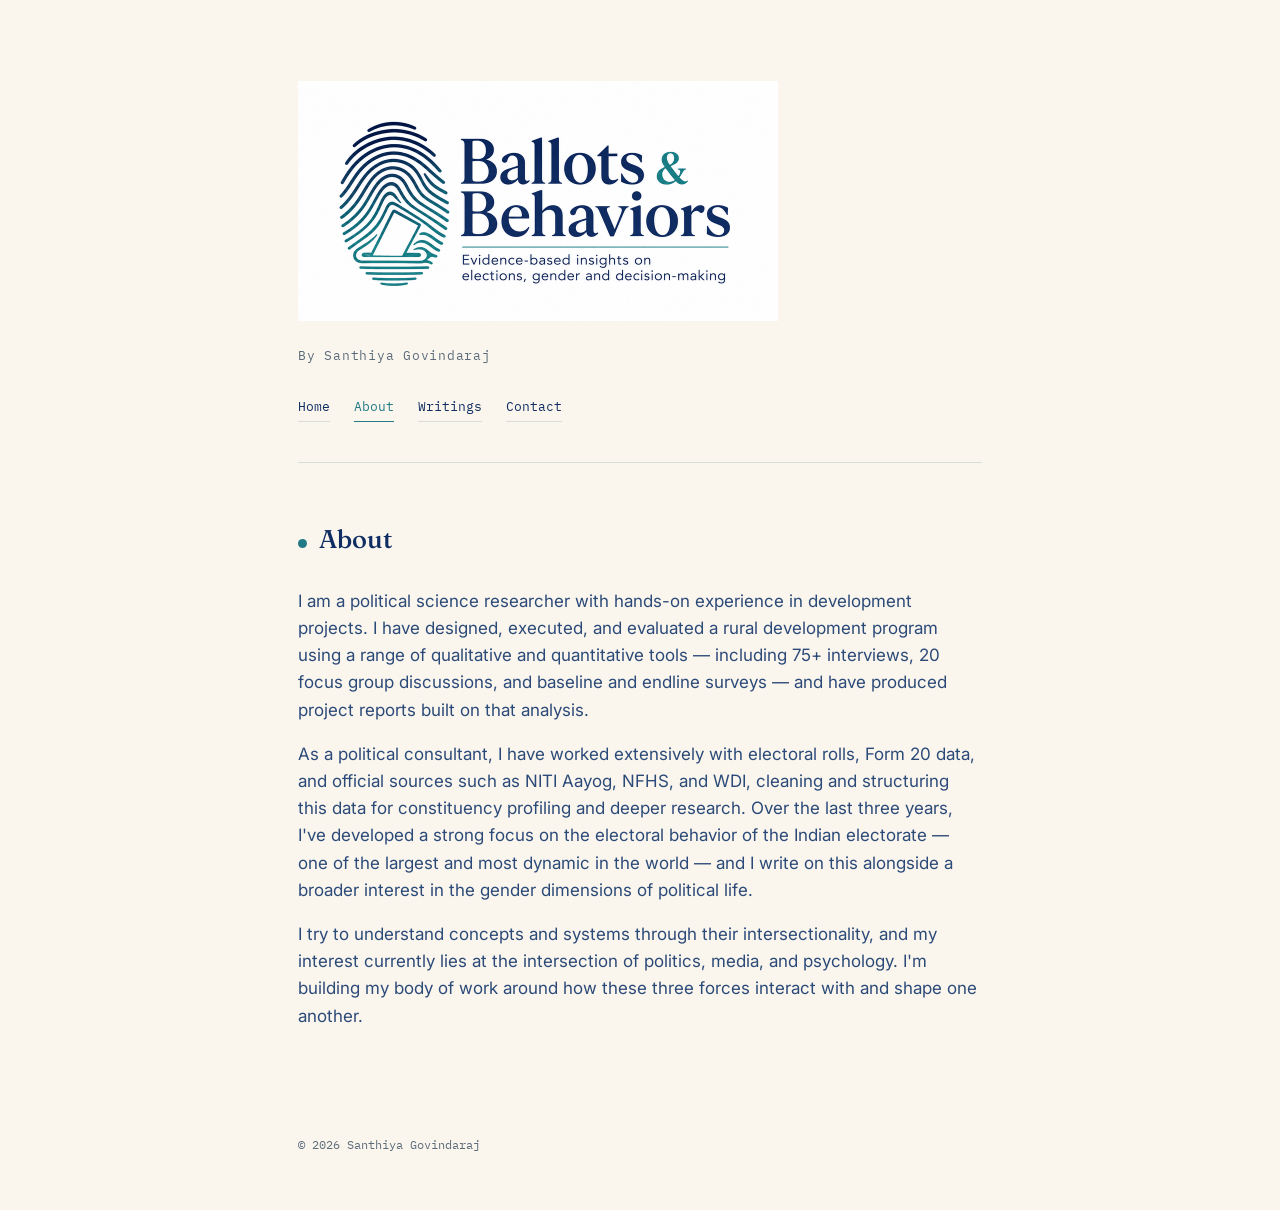
==== about.html @ de407d7d "Add files via upload" ====
<!DOCTYPE html>
<html lang="en">
<head>
<meta charset="UTF-8">
<meta name="viewport" content="width=device-width, initial-scale=1.0">
<title>About — Ballots and Behaviors</title>
<meta name="description" content="About Santhiya Govindaraj, political science researcher and writer.">

<link rel="preconnect" href="https://fonts.googleapis.com">
<link rel="preconnect" href="https://fonts.gstatic.com" crossorigin>
<link href="https://fonts.googleapis.com/css2?family=Fraunces:opsz,wght@9..144,400;9..144,500;9..144,600&family=Inter:wght@400;500;600&family=IBM+Plex+Mono:wght@400;500&display=swap" rel="stylesheet">
<link rel="stylesheet" href="style.css">
<link rel="icon" type="image/png" href="logo.png">
</head>
<body>

<div class="wrap">
  <header>
    <a href="index.html" class="wordmark-link">
      <img src="wordmark.png" alt="Ballots &amp; Behaviors — Evidence-based insights on elections, gender and decision-making" class="wordmark">
    </a>
    <p class="byline">By Santhiya Govindaraj</p>

    <nav class="main-nav">
      <a href="index.html">Home</a>
      <a href="about.html" aria-current="page">About</a>
      <a href="writings.html">Writings</a>
      <a href="contact.html">Contact</a>
    </nav>
  </header>

  <hr class="hairline">

  <main>
    <div class="page-head">
      <span class="dot"></span>
      <h2>About</h2>
    </div>
    <div class="bio">
      <p>
        I am a political science researcher with hands-on experience in development
        projects. I have designed, executed, and evaluated a rural development program
        using a range of qualitative and quantitative tools — including 75+ interviews,
        20 focus group discussions, and baseline and endline surveys — and have produced
        project reports built on that analysis.
      </p>
      <p>
        As a political consultant, I have worked extensively with electoral rolls, Form 20
        data, and official sources such as NITI Aayog, NFHS, and WDI, cleaning and structuring
        this data for constituency profiling and deeper research. Over the last three years,
        I've developed a strong focus on the electoral behavior of the Indian electorate —
        one of the largest and most dynamic in the world — and I write on this alongside a
        broader interest in the gender dimensions of political life.
      </p>
      <p>
        I try to understand concepts and systems through their intersectionality, and my
        interest currently lies at the intersection of politics, media, and psychology. I'm
        building my body of work around how these three forces interact with and shape one
        another.
      </p>
    </div>
  </main>
</div>

<footer>
  <div class="wrap" style="padding:0;">
    © <span id="year"></span> Santhiya Govindaraj
  </div>
</footer>

<script>
  document.getElementById('year').textContent = new Date().getFullYear();
</script>

</body>
</html>
---- style.css ----
/* ============ Tokens ============ */
:root{
  --paper: #FAF6EE;
  --paper-raised: #F3EEE0;
  --ink: #0F2D62;
  --ink-soft: #2C4A78;
  --accent: #227A84;
  --accent-soft: #3D9AA3;
  --muted: #5C6B7A;
  --hairline: #D8DED8;
  --max-w: 780px;
  --pad: clamp(20px, 5vw, 48px);
}

*{ box-sizing: border-box; }
html{ scroll-behavior: smooth; }

body{
  margin: 0;
  background: var(--paper);
  color: var(--ink);
  font-family: 'Inter', -apple-system, sans-serif;
  font-size: 17px;
  line-height: 1.6;
  -webkit-font-smoothing: antialiased;
}

a{ color: var(--accent); text-decoration-thickness: 1px; text-underline-offset: 3px; }
a:hover{ color: var(--accent-soft); }
a:focus-visible, button:focus-visible{
  outline: 2px solid var(--accent);
  outline-offset: 3px;
  border-radius: 2px;
}

.wrap{
  max-width: var(--max-w);
  margin: 0 auto;
  padding: 0 var(--pad);
}

.eyebrow{
  font-family: 'IBM Plex Mono', monospace;
  font-size: 12.5px;
  letter-spacing: 0.11em;
  text-transform: uppercase;
  color: var(--muted);
}

/* ============ Header ============ */
header{
  padding: clamp(48px, 9vh, 88px) 0 40px;
  position: relative;
}

.wordmark-link{
  display: inline-block;
  line-height: 0;
}
.wordmark{
  width: min(100%, 480px);
  height: auto;
  display: block;
}

.byline{
  font-family: 'IBM Plex Mono', monospace;
  font-size: 12.5px;
  letter-spacing: 0.06em;
  color: var(--muted);
  margin: 16px 0 0;
}

nav.main-nav{
  margin-top: 32px;
  display: flex;
  gap: 24px;
  font-family: 'IBM Plex Mono', monospace;
  font-size: 13px;
}
nav.main-nav a{
  color: var(--ink);
  text-decoration: none;
  border-bottom: 1px solid var(--hairline);
  padding-bottom: 3px;
}
nav.main-nav a:hover{ color: var(--accent); border-color: var(--accent); }
nav.main-nav a[aria-current="page"]{
  color: var(--accent);
  border-color: var(--accent);
}

hr.hairline{
  border: none;
  border-top: 1px solid var(--hairline);
  margin: 0;
}

/* ============ Page body ============ */
main{
  padding: 56px 0;
}

.page-head{
  display: flex;
  align-items: baseline;
  gap: 12px;
  margin-bottom: 28px;
}
.page-head .dot{
  width: 9px; height: 9px;
  border-radius: 50%;
  background: var(--accent);
  flex-shrink: 0;
}
.page-head h2{
  font-family: 'Fraunces', serif;
  font-weight: 500;
  font-size: 1.6rem;
  margin: 0;
}

.bio p{
  max-width: 62ch;
  color: var(--ink-soft);
}
.bio .placeholder-note{
  margin-top: 18px;
  font-family: 'IBM Plex Mono', monospace;
  font-size: 12.5px;
  color: var(--accent);
  background: var(--paper-raised);
  border: 1px dashed var(--hairline);
  padding: 10px 14px;
  border-radius: 4px;
}

/* Home page intro */
.home-intro p{
  max-width: 58ch;
  color: var(--ink-soft);
}
.home-links{
  display: flex;
  gap: 16px;
  margin-top: 28px;
  flex-wrap: wrap;
}
.home-links a{
  font-family: 'IBM Plex Mono', monospace;
  font-size: 13px;
  text-decoration: none;
  border: 1px solid var(--hairline);
  padding: 9px 16px;
  border-radius: 4px;
  color: var(--ink);
}
.home-links a:hover{
  border-color: var(--accent);
  color: var(--accent);
}

/* ============ Writings list ============ */
.writing{
  display: grid;
  grid-template-columns: 84px 1fr;
  gap: 18px;
  padding: 22px 0;
  border-top: 1px solid var(--hairline);
}
.writing:first-child{ border-top: none; padding-top: 0; }

.writing .year{
  font-family: 'IBM Plex Mono', monospace;
  font-size: 13px;
  color: var(--muted);
  padding-top: 4px;
}

.writing h3{
  font-family: 'Fraunces', serif;
  font-weight: 500;
  font-size: 1.18rem;
  margin: 0 0 8px;
}
.writing h3 a{
  color: var(--ink);
  text-decoration: none;
}
.writing h3 a:hover{ color: var(--accent); }

.writing p{
  margin: 0 0 10px;
  color: var(--ink-soft);
  font-size: 0.98rem;
  max-width: 60ch;
}

.writing .read-link{
  font-family: 'IBM Plex Mono', monospace;
  font-size: 12.5px;
}

/* ============ Contact ============ */
.contact-links{
  display: flex;
  flex-direction: column;
  gap: 10px;
  font-family: 'IBM Plex Mono', monospace;
  font-size: 14.5px;
}
.contact-links a{ text-decoration: none; }
.contact-links a:hover{ text-decoration: underline; }

footer{
  padding: 32px var(--pad) 56px;
  max-width: var(--max-w);
  margin: 0 auto;
  color: var(--muted);
  font-family: 'IBM Plex Mono', monospace;
  font-size: 12px;
}

@media (max-width: 520px){
  .writing{ grid-template-columns: 1fr; gap: 4px; }
  .mark{ width: 46px; height: 46px; top: 4px; }
}

@media (prefers-reduced-motion: reduce){
  html{ scroll-behavior: auto; }
}
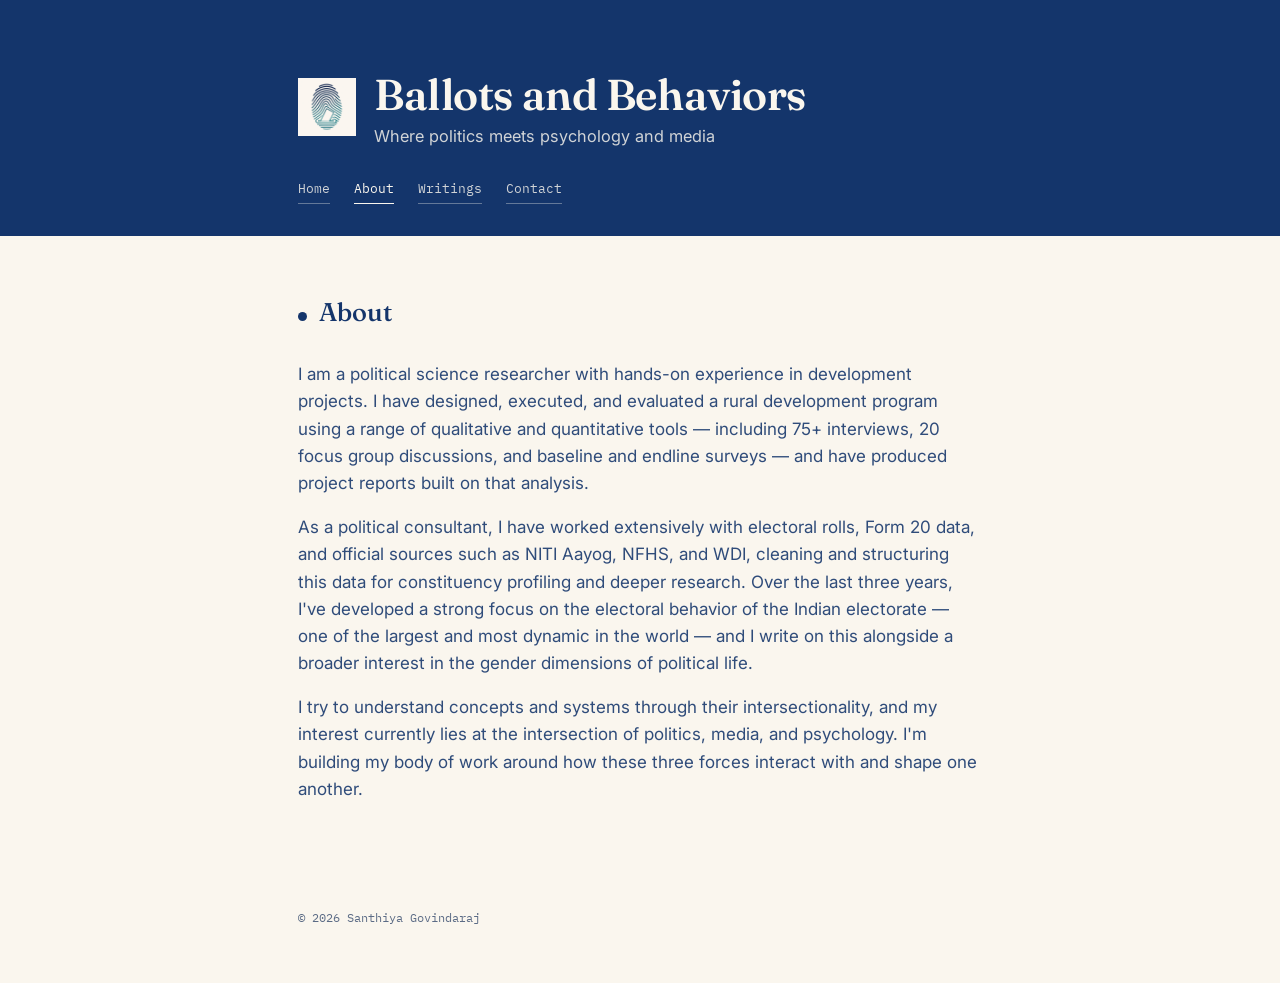
==== commit 26dc1170: "Updating the website design" ====
--- a/about.html
+++ b/about.html
@@ -14,12 +14,15 @@
 </head>
 <body>
 
-<div class="wrap">
-  <header>
-    <a href="index.html" class="wordmark-link">
-      <img src="wordmark.png" alt="Ballots &amp; Behaviors — Evidence-based insights on elections, gender and decision-making" class="wordmark">
-    </a>
-    <p class="byline">By Santhiya Govindaraj</p>
+<header class="ribbon">
+  <div class="header-inner">
+    <div class="brand">
+      <a href="index.html"><img src="logo.png" class="logo" alt="Ballots and Behaviors logo"></a>
+      <div class="brand-text">
+        <h1 class="site-title"><a href="index.html">Ballots and Behaviors</a></h1>
+        <p class="tagline">Where politics meets psychology and media</p>
+      </div>
+    </div>
 
     <nav class="main-nav">
       <a href="index.html">Home</a>
@@ -27,10 +30,10 @@
       <a href="writings.html">Writings</a>
       <a href="contact.html">Contact</a>
     </nav>
-  </header>
+  </div>
+</header>
 
-  <hr class="hairline">
-
+<div class="wrap">
   <main>
     <div class="page-head">
       <span class="dot"></span>
--- a/style.css
+++ b/style.css
@@ -1,13 +1,12 @@
 /* ============ Tokens ============ */
 :root{
-  --paper: #FAF6EE;
-  --paper-raised: #F3EEE0;
-  --ink: #0F2D62;
-  --ink-soft: #2C4A78;
-  --accent: #227A84;
-  --accent-soft: #3D9AA3;
-  --muted: #5C6B7A;
-  --hairline: #D8DED8;
+  --blue: #14356B;
+  --blue-soft: #2C4F8A;
+  --cream: #FAF6EE;
+  --cream-raised: #F1ECDD;
+  --cream-soft: rgba(250, 246, 238, 0.82);
+  --muted: #5B6B85;
+  --hairline: #E4DFCF;
   --max-w: 780px;
   --pad: clamp(20px, 5vw, 48px);
 }
@@ -17,18 +16,18 @@
 
 body{
   margin: 0;
-  background: var(--paper);
-  color: var(--ink);
+  background: var(--cream);
+  color: var(--blue);
   font-family: 'Inter', -apple-system, sans-serif;
   font-size: 17px;
   line-height: 1.6;
   -webkit-font-smoothing: antialiased;
 }
 
-a{ color: var(--accent); text-decoration-thickness: 1px; text-underline-offset: 3px; }
-a:hover{ color: var(--accent-soft); }
+a{ color: var(--blue); text-decoration-thickness: 1px; text-underline-offset: 3px; }
+a:hover{ color: var(--blue-soft); }
 a:focus-visible, button:focus-visible{
-  outline: 2px solid var(--accent);
+  outline: 2px solid var(--blue);
   outline-offset: 3px;
   border-radius: 2px;
 }
@@ -47,53 +46,71 @@
   color: var(--muted);
 }
 
-/* ============ Header ============ */
-header{
-  padding: clamp(48px, 9vh, 88px) 0 40px;
-  position: relative;
-}
-
-.wordmark-link{
-  display: inline-block;
-  line-height: 0;
-}
-.wordmark{
-  width: min(100%, 480px);
-  height: auto;
-  display: block;
-}
-
-.byline{
-  font-family: 'IBM Plex Mono', monospace;
-  font-size: 12.5px;
-  letter-spacing: 0.06em;
-  color: var(--muted);
-  margin: 16px 0 0;
+/* ============ Header ribbon (full-bleed) ============ */
+header.ribbon{
+  background: var(--blue);
+  color: var(--cream);
+  width: 100%;
+}
+
+.header-inner{
+  max-width: var(--max-w);
+  margin: 0 auto;
+  padding: clamp(40px, 8vh, 72px) var(--pad) 32px;
+}
+
+.brand{
+  display: flex;
+  align-items: center;
+  gap: 18px;
+}
+
+.brand img.logo{
+  width: 58px;
+  height: 58px;
+  flex-shrink: 0;
+}
+
+.brand-text h1.site-title{
+  font-family: 'Fraunces', serif;
+  font-optical-sizing: auto;
+  font-weight: 600;
+  font-size: clamp(1.9rem, 5vw, 2.7rem);
+  line-height: 1.05;
+  margin: 0;
+  letter-spacing: -0.01em;
+  color: var(--cream);
+}
+.brand-text h1.site-title a{
+  color: var(--cream);
+  text-decoration: none;
+}
+.brand-text h1.site-title a:hover{ opacity: 0.85; }
+
+.tagline{
+  font-size: 1.02rem;
+  color: var(--cream-soft);
+  max-width: 46ch;
+  margin: 6px 0 0;
 }
 
 nav.main-nav{
-  margin-top: 32px;
+  margin-top: 30px;
   display: flex;
   gap: 24px;
   font-family: 'IBM Plex Mono', monospace;
   font-size: 13px;
 }
 nav.main-nav a{
-  color: var(--ink);
-  text-decoration: none;
-  border-bottom: 1px solid var(--hairline);
+  color: var(--cream-soft);
+  text-decoration: none;
+  border-bottom: 1px solid rgba(250, 246, 238, 0.35);
   padding-bottom: 3px;
 }
-nav.main-nav a:hover{ color: var(--accent); border-color: var(--accent); }
+nav.main-nav a:hover{ color: var(--cream); border-color: var(--cream); }
 nav.main-nav a[aria-current="page"]{
-  color: var(--accent);
-  border-color: var(--accent);
-}
-
-hr.hairline{
-  border: none;
-  border-top: 1px solid var(--hairline);
-  margin: 0;
+  color: var(--cream);
+  border-color: var(--cream);
 }
 
 /* ============ Page body ============ */
@@ -110,7 +127,7 @@
 .page-head .dot{
   width: 9px; height: 9px;
   border-radius: 50%;
-  background: var(--accent);
+  background: var(--blue);
   flex-shrink: 0;
 }
 .page-head h2{
@@ -118,18 +135,20 @@
   font-weight: 500;
   font-size: 1.6rem;
   margin: 0;
+  color: var(--blue);
 }
 
 .bio p{
   max-width: 62ch;
-  color: var(--ink-soft);
+  color: var(--blue);
+  opacity: 0.88;
 }
 .bio .placeholder-note{
   margin-top: 18px;
   font-family: 'IBM Plex Mono', monospace;
   font-size: 12.5px;
-  color: var(--accent);
-  background: var(--paper-raised);
+  color: var(--blue);
+  background: var(--cream-raised);
   border: 1px dashed var(--hairline);
   padding: 10px 14px;
   border-radius: 4px;
@@ -138,7 +157,8 @@
 /* Home page intro */
 .home-intro p{
   max-width: 58ch;
-  color: var(--ink-soft);
+  color: var(--blue);
+  opacity: 0.88;
 }
 .home-links{
   display: flex;
@@ -153,11 +173,11 @@
   border: 1px solid var(--hairline);
   padding: 9px 16px;
   border-radius: 4px;
-  color: var(--ink);
+  color: var(--blue);
 }
 .home-links a:hover{
-  border-color: var(--accent);
-  color: var(--accent);
+  border-color: var(--blue);
+  background: var(--cream-raised);
 }
 
 /* ============ Writings list ============ */
@@ -184,14 +204,15 @@
   margin: 0 0 8px;
 }
 .writing h3 a{
-  color: var(--ink);
-  text-decoration: none;
-}
-.writing h3 a:hover{ color: var(--accent); }
+  color: var(--blue);
+  text-decoration: none;
+}
+.writing h3 a:hover{ color: var(--blue-soft); }
 
 .writing p{
   margin: 0 0 10px;
-  color: var(--ink-soft);
+  color: var(--blue);
+  opacity: 0.85;
   font-size: 0.98rem;
   max-width: 60ch;
 }
@@ -223,7 +244,8 @@
 
 @media (max-width: 520px){
   .writing{ grid-template-columns: 1fr; gap: 4px; }
-  .mark{ width: 46px; height: 46px; top: 4px; }
+  .brand{ align-items: flex-start; }
+  .brand img.logo{ width: 44px; height: 44px; }
 }
 
 @media (prefers-reduced-motion: reduce){
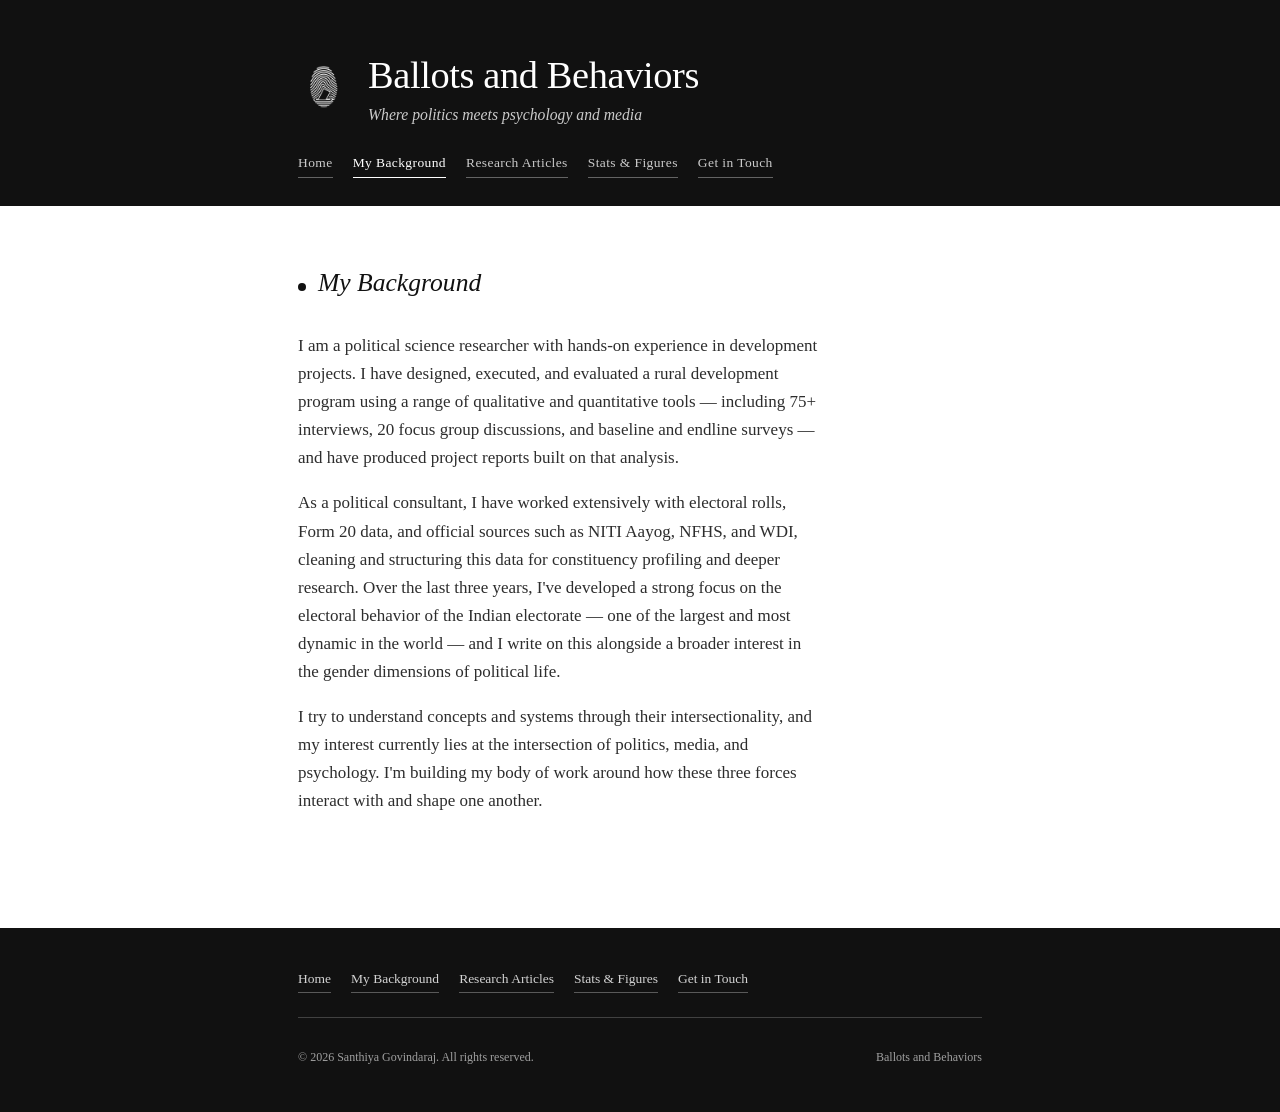
==== commit dc916a48: "Rename pages, add stats & figures, new coloring" ====
--- a/about.html
+++ b/about.html
@@ -3,12 +3,9 @@
 <head>
 <meta charset="UTF-8">
 <meta name="viewport" content="width=device-width, initial-scale=1.0">
-<title>About — Ballots and Behaviors</title>
+<title>My Background — Ballots and Behaviors</title>
 <meta name="description" content="About Santhiya Govindaraj, political science researcher and writer.">
 
-<link rel="preconnect" href="https://fonts.googleapis.com">
-<link rel="preconnect" href="https://fonts.gstatic.com" crossorigin>
-<link href="https://fonts.googleapis.com/css2?family=Fraunces:opsz,wght@9..144,400;9..144,500;9..144,600&family=Inter:wght@400;500;600&family=IBM+Plex+Mono:wght@400;500&display=swap" rel="stylesheet">
 <link rel="stylesheet" href="style.css">
 <link rel="icon" type="image/png" href="logo.png">
 </head>
@@ -17,7 +14,7 @@
 <header class="ribbon">
   <div class="header-inner">
     <div class="brand">
-      <a href="index.html"><img src="logo.png" class="logo" alt="Ballots and Behaviors logo"></a>
+      <a href="index.html"><img src="logo-header.png" class="logo" alt="Ballots and Behaviors logo"></a>
       <div class="brand-text">
         <h1 class="site-title"><a href="index.html">Ballots and Behaviors</a></h1>
         <p class="tagline">Where politics meets psychology and media</p>
@@ -26,20 +23,22 @@
 
     <nav class="main-nav">
       <a href="index.html">Home</a>
-      <a href="about.html" aria-current="page">About</a>
-      <a href="writings.html">Writings</a>
-      <a href="contact.html">Contact</a>
+      <a href="about.html" aria-current="page">My Background</a>
+      <a href="writings.html">Research Articles</a>
+      <a href="stats.html">Stats &amp; Figures</a>
+      <a href="contact.html">Get in Touch</a>
     </nav>
   </div>
 </header>
+<div class="header-spacer"></div>
 
 <div class="wrap">
   <main>
-    <div class="page-head">
+    <div class="page-head reveal">
       <span class="dot"></span>
-      <h2>About</h2>
+      <h2>My Background</h2>
     </div>
-    <div class="bio">
+    <div class="bio reveal reveal-delay-1">
       <p>
         I am a political science researcher with hands-on experience in development
         projects. I have designed, executed, and evaluated a rural development program
@@ -65,15 +64,23 @@
   </main>
 </div>
 
-<footer>
-  <div class="wrap" style="padding:0;">
-    © <span id="year"></span> Santhiya Govindaraj
+<footer class="ribbon">
+  <div class="footer-inner">
+    <nav class="footer-nav">
+      <a href="index.html">Home</a>
+      <a href="about.html">My Background</a>
+      <a href="writings.html">Research Articles</a>
+      <a href="stats.html">Stats &amp; Figures</a>
+      <a href="contact.html">Get in Touch</a>
+    </nav>
+    <div class="footer-bottom">
+      <p>© <span id="year"></span> Santhiya Govindaraj. All rights reserved.</p>
+      <p>Ballots and Behaviors</p>
+    </div>
   </div>
 </footer>
 
-<script>
-  document.getElementById('year').textContent = new Date().getFullYear();
-</script>
+<script src="script.js" defer></script>
 
 </body>
 </html>
--- a/style.css
+++ b/style.css
@@ -1,14 +1,14 @@
 /* ============ Tokens ============ */
 :root{
-  --blue: #14356B;
-  --blue-soft: #2C4F8A;
-  --cream: #FAF6EE;
-  --cream-raised: #F1ECDD;
-  --cream-soft: rgba(250, 246, 238, 0.82);
-  --muted: #5B6B85;
-  --hairline: #E4DFCF;
+  --ink: #111111;
+  --paper: #FFFFFF;
+  --paper-raised: #F4F4F4;
+  --muted: #5A5A5A;
+  --hairline: #DDDDDD;
   --max-w: 780px;
   --pad: clamp(20px, 5vw, 48px);
+  --font: Georgia, 'Times New Roman', Times, serif;
+  --header-h: 220px;
 }
 
 *{ box-sizing: border-box; }
@@ -16,18 +16,18 @@
 
 body{
   margin: 0;
-  background: var(--cream);
-  color: var(--blue);
-  font-family: 'Inter', -apple-system, sans-serif;
+  background: var(--paper);
+  color: var(--ink);
+  font-family: var(--font);
   font-size: 17px;
-  line-height: 1.6;
+  line-height: 1.65;
   -webkit-font-smoothing: antialiased;
 }
 
-a{ color: var(--blue); text-decoration-thickness: 1px; text-underline-offset: 3px; }
-a:hover{ color: var(--blue-soft); }
+a{ color: var(--ink); text-decoration-thickness: 1px; text-underline-offset: 3px; }
+a:hover{ opacity: 0.65; }
 a:focus-visible, button:focus-visible{
-  outline: 2px solid var(--blue);
+  outline: 2px solid var(--ink);
   outline-offset: 3px;
   border-radius: 2px;
 }
@@ -39,24 +39,40 @@
 }
 
 .eyebrow{
-  font-family: 'IBM Plex Mono', monospace;
+  font-family: var(--font);
   font-size: 12.5px;
-  letter-spacing: 0.11em;
+  letter-spacing: 0.1em;
   text-transform: uppercase;
   color: var(--muted);
-}
-
-/* ============ Header ribbon (full-bleed) ============ */
+  font-style: italic;
+}
+
+/* ============ Header ribbon (fixed, hide/show) ============ */
 header.ribbon{
-  background: var(--blue);
-  color: var(--cream);
+  background: var(--ink);
+  color: var(--paper);
   width: 100%;
+  position: fixed;
+  top: 0;
+  left: 0;
+  right: 0;
+  z-index: 1000;
+  transform: translateY(0);
+  transition: transform 0.35s ease;
+}
+header.ribbon.header-hidden{
+  transform: translateY(-100%);
+}
+
+/* Spacer so fixed header doesn't cover page content */
+.header-spacer{
+  height: var(--header-h);
 }
 
 .header-inner{
   max-width: var(--max-w);
   margin: 0 auto;
-  padding: clamp(40px, 8vh, 72px) var(--pad) 32px;
+  padding: clamp(32px, 6vh, 56px) var(--pad) 28px;
 }
 
 .brand{
@@ -66,51 +82,52 @@
 }
 
 .brand img.logo{
-  width: 58px;
-  height: 58px;
+  width: 52px;
+  height: 52px;
   flex-shrink: 0;
 }
 
 .brand-text h1.site-title{
-  font-family: 'Fraunces', serif;
-  font-optical-sizing: auto;
-  font-weight: 600;
-  font-size: clamp(1.9rem, 5vw, 2.7rem);
-  line-height: 1.05;
+  font-family: var(--font);
+  font-weight: normal;
+  font-size: clamp(1.7rem, 4.5vw, 2.4rem);
+  line-height: 1.1;
   margin: 0;
   letter-spacing: -0.01em;
-  color: var(--cream);
+  color: var(--paper);
 }
 .brand-text h1.site-title a{
-  color: var(--cream);
-  text-decoration: none;
-}
-.brand-text h1.site-title a:hover{ opacity: 0.85; }
+  color: var(--paper);
+  text-decoration: none;
+}
+.brand-text h1.site-title a:hover{ opacity: 0.8; }
 
 .tagline{
-  font-size: 1.02rem;
-  color: var(--cream-soft);
+  font-size: 0.98rem;
+  font-style: italic;
+  color: rgba(255, 255, 255, 0.78);
   max-width: 46ch;
   margin: 6px 0 0;
 }
 
 nav.main-nav{
-  margin-top: 30px;
-  display: flex;
-  gap: 24px;
-  font-family: 'IBM Plex Mono', monospace;
-  font-size: 13px;
+  margin-top: 24px;
+  display: flex;
+  gap: 20px;
+  flex-wrap: wrap;
+  font-size: 13.5px;
+  letter-spacing: 0.03em;
 }
 nav.main-nav a{
-  color: var(--cream-soft);
-  text-decoration: none;
-  border-bottom: 1px solid rgba(250, 246, 238, 0.35);
+  color: rgba(255, 255, 255, 0.78);
+  text-decoration: none;
+  border-bottom: 1px solid rgba(255, 255, 255, 0.35);
   padding-bottom: 3px;
 }
-nav.main-nav a:hover{ color: var(--cream); border-color: var(--cream); }
+nav.main-nav a:hover{ color: var(--paper); border-color: var(--paper); opacity: 1; }
 nav.main-nav a[aria-current="page"]{
-  color: var(--cream);
-  border-color: var(--cream);
+  color: var(--paper);
+  border-color: var(--paper);
 }
 
 /* ============ Page body ============ */
@@ -125,30 +142,31 @@
   margin-bottom: 28px;
 }
 .page-head .dot{
-  width: 9px; height: 9px;
+  width: 8px; height: 8px;
   border-radius: 50%;
-  background: var(--blue);
+  background: var(--ink);
   flex-shrink: 0;
 }
 .page-head h2{
-  font-family: 'Fraunces', serif;
-  font-weight: 500;
+  font-family: var(--font);
+  font-weight: normal;
+  font-style: italic;
   font-size: 1.6rem;
   margin: 0;
-  color: var(--blue);
+  color: var(--ink);
 }
 
 .bio p{
   max-width: 62ch;
-  color: var(--blue);
+  color: var(--ink);
   opacity: 0.88;
 }
 .bio .placeholder-note{
   margin-top: 18px;
-  font-family: 'IBM Plex Mono', monospace;
   font-size: 12.5px;
-  color: var(--blue);
-  background: var(--cream-raised);
+  font-style: italic;
+  color: var(--muted);
+  background: var(--paper-raised);
   border: 1px dashed var(--hairline);
   padding: 10px 14px;
   border-radius: 4px;
@@ -157,27 +175,125 @@
 /* Home page intro */
 .home-intro p{
   max-width: 58ch;
-  color: var(--blue);
+  color: var(--ink);
   opacity: 0.88;
 }
-.home-links{
-  display: flex;
+
+/* Thesis pull-quote */
+.thesis{
+  margin: 40px 0;
+  padding: 4px 0 4px 24px;
+  border-left: 3px solid var(--ink);
+}
+.thesis p{
+  font-family: var(--font);
+  font-style: italic;
+  font-size: clamp(1.3rem, 3.2vw, 1.7rem);
+  line-height: 1.4;
+  color: var(--ink);
+  margin: 0;
+  max-width: 34ch;
+}
+.thesis .placeholder-note{
+  margin-top: 14px;
+  font-size: 12px;
+  color: var(--muted);
+  font-style: normal;
+}
+
+/* Stats strip */
+.stats-strip{
+  display: grid;
+  grid-template-columns: repeat(4, 1fr);
+  gap: 20px;
+  margin: 48px 0;
+  padding: 28px 0;
+  border-top: 1px solid var(--hairline);
+  border-bottom: 1px solid var(--hairline);
+}
+.stat .stat-num{
+  font-family: var(--font);
+  font-size: clamp(1.5rem, 4vw, 2.1rem);
+  color: var(--ink);
+  line-height: 1;
+}
+.stat .stat-label{
+  font-size: 11.5px;
+  letter-spacing: 0.03em;
+  color: var(--muted);
+  margin-top: 8px;
+  line-height: 1.4;
+}
+.stat .stat-desc{
+  font-size: 13px;
+  color: var(--ink);
+  opacity: 0.75;
+  margin-top: 10px;
+  line-height: 1.5;
+}
+
+/* Featured writing spotlight */
+.featured{
+  margin: 48px 0;
+  padding: 28px;
+  background: var(--paper-raised);
+  border-radius: 4px;
+}
+.featured .eyebrow{ margin-bottom: 10px; }
+.featured h3{
+  font-family: var(--font);
+  font-weight: normal;
+  font-size: 1.3rem;
+  margin: 0 0 10px;
+}
+.featured h3 a{
+  color: var(--ink);
+  text-decoration: none;
+}
+.featured h3 a:hover{ opacity: 0.65; }
+.featured p{
+  color: var(--ink);
+  opacity: 0.85;
+  max-width: 58ch;
+  margin: 0 0 14px;
+}
+.featured .read-link{
+  font-size: 13px;
+  text-decoration: underline;
+}
+
+/* Nav cards */
+.nav-cards{
+  display: grid;
+  grid-template-columns: repeat(3, 1fr);
   gap: 16px;
-  margin-top: 28px;
-  flex-wrap: wrap;
-}
-.home-links a{
-  font-family: 'IBM Plex Mono', monospace;
-  font-size: 13px;
-  text-decoration: none;
+  margin: 48px 0 8px;
+}
+.nav-card{
+  display: block;
+  padding: 20px;
   border: 1px solid var(--hairline);
-  padding: 9px 16px;
   border-radius: 4px;
-  color: var(--blue);
-}
-.home-links a:hover{
-  border-color: var(--blue);
-  background: var(--cream-raised);
+  text-decoration: none;
+  transition: border-color 0.15s ease, background 0.15s ease;
+}
+.nav-card:hover{
+  border-color: var(--ink);
+  background: var(--paper-raised);
+  opacity: 1;
+}
+.nav-card .nav-card-title{
+  font-family: var(--font);
+  font-size: 1.05rem;
+  color: var(--ink);
+  margin: 0 0 6px;
+}
+.nav-card .nav-card-desc{
+  font-size: 0.88rem;
+  color: var(--ink);
+  opacity: 0.7;
+  margin: 0;
+  line-height: 1.45;
 }
 
 /* ============ Writings list ============ */
@@ -191,35 +307,34 @@
 .writing:first-child{ border-top: none; padding-top: 0; }
 
 .writing .year{
-  font-family: 'IBM Plex Mono', monospace;
   font-size: 13px;
   color: var(--muted);
   padding-top: 4px;
 }
 
 .writing h3{
-  font-family: 'Fraunces', serif;
-  font-weight: 500;
+  font-family: var(--font);
+  font-weight: normal;
   font-size: 1.18rem;
   margin: 0 0 8px;
 }
 .writing h3 a{
-  color: var(--blue);
-  text-decoration: none;
-}
-.writing h3 a:hover{ color: var(--blue-soft); }
+  color: var(--ink);
+  text-decoration: none;
+}
+.writing h3 a:hover{ opacity: 0.65; }
 
 .writing p{
   margin: 0 0 10px;
-  color: var(--blue);
+  color: var(--ink);
   opacity: 0.85;
   font-size: 0.98rem;
   max-width: 60ch;
 }
 
 .writing .read-link{
-  font-family: 'IBM Plex Mono', monospace;
-  font-size: 12.5px;
+  font-size: 13px;
+  text-decoration: underline;
 }
 
 /* ============ Contact ============ */
@@ -227,27 +342,76 @@
   display: flex;
   flex-direction: column;
   gap: 10px;
-  font-family: 'IBM Plex Mono', monospace;
-  font-size: 14.5px;
-}
-.contact-links a{ text-decoration: none; }
-.contact-links a:hover{ text-decoration: underline; }
-
-footer{
-  padding: 32px var(--pad) 56px;
+  font-size: 15px;
+}
+.contact-links a{ text-decoration: underline; }
+.contact-links a:hover{ opacity: 0.65; }
+
+/* ============ Footer ribbon ============ */
+footer.ribbon{
+  background: var(--ink);
+  color: var(--paper);
+  width: 100%;
+  margin-top: 40px;
+}
+.footer-inner{
   max-width: var(--max-w);
   margin: 0 auto;
-  color: var(--muted);
-  font-family: 'IBM Plex Mono', monospace;
+  padding: 40px var(--pad) 32px;
+}
+.footer-nav{
+  display: flex;
+  flex-wrap: wrap;
+  gap: 20px;
+  margin-bottom: 24px;
+  font-size: 13.5px;
+}
+.footer-nav a{
+  color: rgba(255, 255, 255, 0.82);
+  text-decoration: none;
+  border-bottom: 1px solid rgba(255, 255, 255, 0.3);
+  padding-bottom: 2px;
+}
+.footer-nav a:hover{ color: var(--paper); opacity: 1; border-color: var(--paper); }
+.footer-bottom{
+  display: flex;
+  justify-content: space-between;
+  align-items: center;
+  flex-wrap: wrap;
+  gap: 10px;
+  padding-top: 18px;
+  border-top: 1px solid rgba(255, 255, 255, 0.2);
   font-size: 12px;
+  color: rgba(255, 255, 255, 0.6);
+}
+
+/* ============ Reveal-on-scroll animation ============ */
+.reveal{
+  opacity: 0;
+  transform: translateY(16px);
+  transition: opacity 0.6s ease, transform 0.6s ease;
+}
+.reveal-visible{
+  opacity: 1;
+  transform: translateY(0);
+}
+.reveal-delay-1{ transition-delay: 0.08s; }
+.reveal-delay-2{ transition-delay: 0.16s; }
+.reveal-delay-3{ transition-delay: 0.24s; }
+
+@media (prefers-reduced-motion: reduce){
+  html{ scroll-behavior: auto; }
+  header.ribbon{ transition: none; }
+  .reveal{ opacity: 1; transform: none; transition: none; }
+}
+
+@media (max-width: 620px){
+  .stats-strip{ grid-template-columns: repeat(2, 1fr); }
+  .nav-cards{ grid-template-columns: 1fr; }
 }
 
 @media (max-width: 520px){
   .writing{ grid-template-columns: 1fr; gap: 4px; }
   .brand{ align-items: flex-start; }
-  .brand img.logo{ width: 44px; height: 44px; }
-}
-
-@media (prefers-reduced-motion: reduce){
-  html{ scroll-behavior: auto; }
-}
+  .brand img.logo{ width: 42px; height: 42px; }
+}
